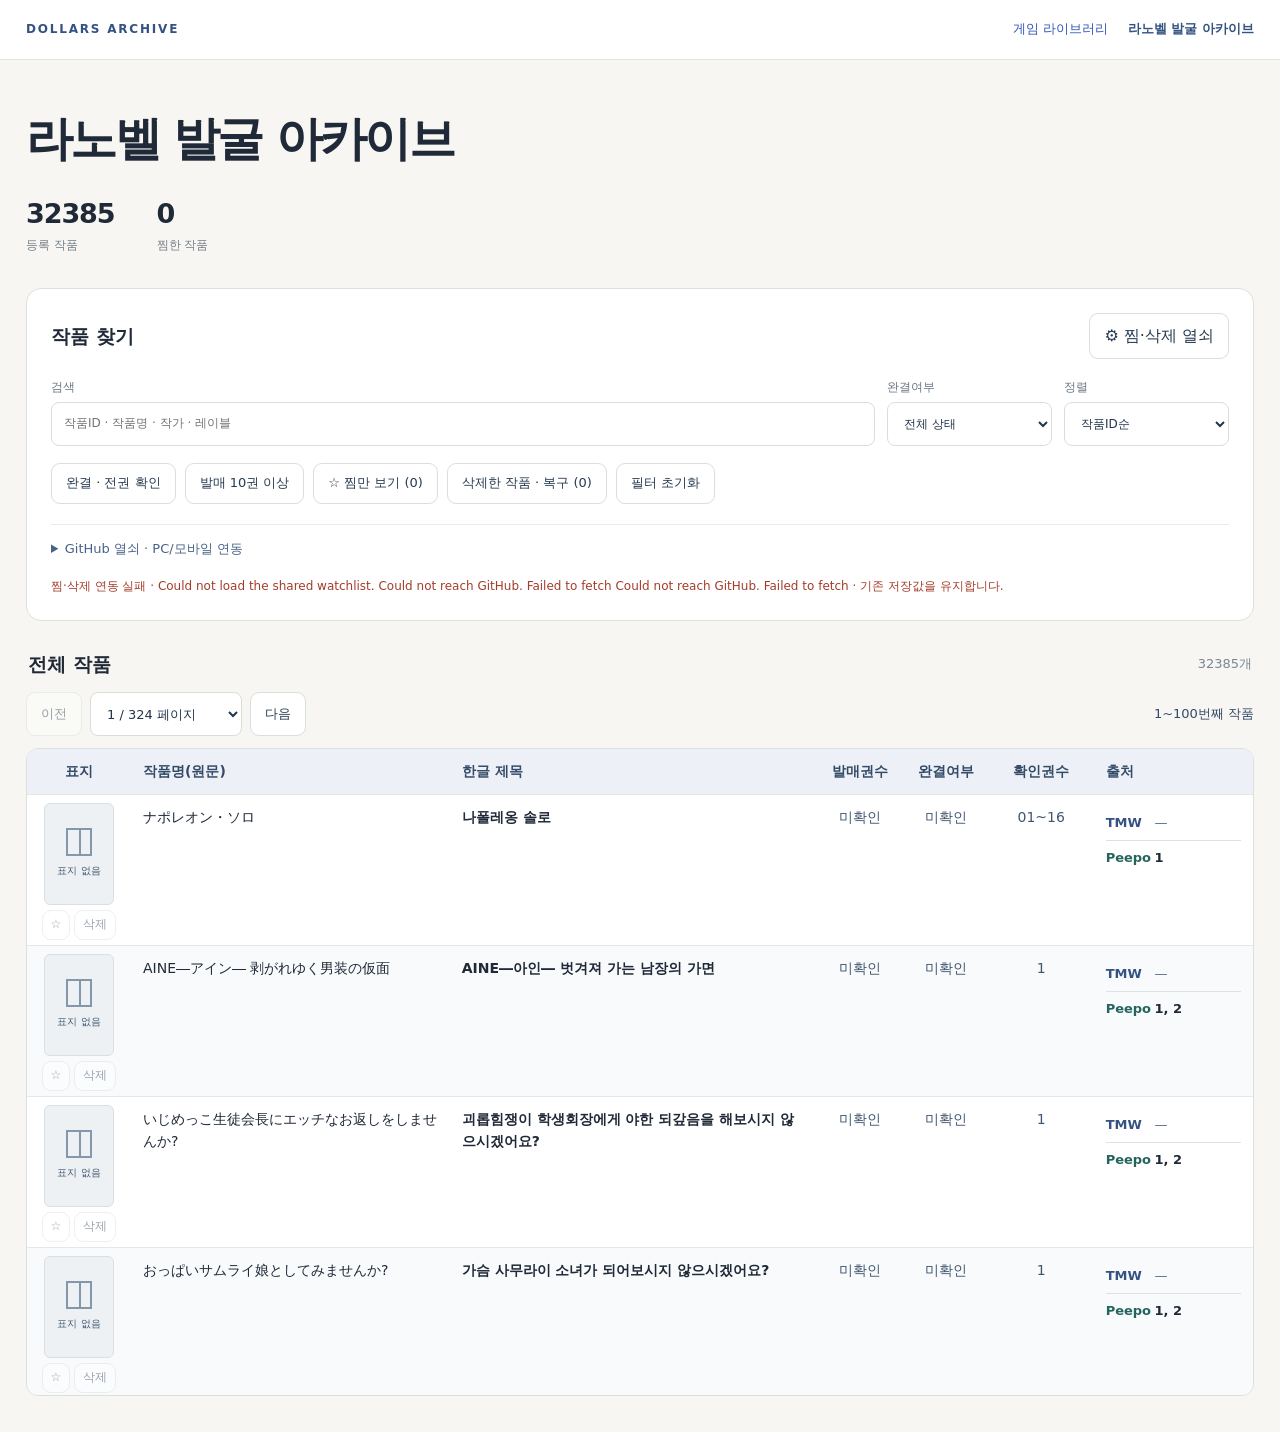
==== docs/index.html @ ab6e5392 "Keep catalogue rows compact" ====
<!doctype html>
<html lang="ko">
<head>
<meta charset="utf-8">
<meta name="viewport" content="width=device-width,initial-scale=1">
<meta name="color-scheme" content="light">
<title>라노벨 발굴 아카이브</title>
<link rel="stylesheet" href="assets/style.css">
<link rel="stylesheet" href="assets/catalog.css?v=compact-catalog-20261128">
<script defer src="assets/review-core.js?v=covers-peepo-20261127"></script>
<script defer src="assets/review-sync.js?v=split-volumes-fix-20261127"></script>
<script defer src="assets/app.js?v=compact-catalog-20261128"></script>
</head>
<body>
<header>
<div class="top"><a class="brand" href="./">DOLLARS ARCHIVE</a><nav aria-label="현재 코너"><a href="https://dollars-archive.github.io/Dollars-Archive/">게임 라이브러리</a><span aria-current="page">라노벨 발굴 아카이브</span></nav></div>
</header>
<main>
<section class="hero">
<h1>라노벨 발굴 아카이브</h1>
<div class="stats" id="stats" aria-live="polite"></div>
</section>
<section class="panel controls" aria-label="작품 찾기">
<div class="control-head"><h2>작품 찾기</h2><button type="button" id="settings-open" class="subtle">⚙ 찜·삭제 열쇠</button></div>
<div class="filters">
<label class="search">검색<input id="search" type="search" placeholder="작품ID · 작품명 · 작가 · 레이블" autocomplete="off"></label>
<label>완결여부<select id="completion"><option value="all">전체 상태</option><option value="completed">완결</option><option value="unfinished">미완결</option><option value="unknown">미확인</option></select></label>
<label>정렬<select id="sort"><option value="id">작품ID순</option><option value="title">제목순</option></select></label>
</div>
<div class="toggles">
<button type="button" id="complete-set-only" aria-pressed="false">완결 · 전권 확인</button>
<button type="button" id="ten-or-more-volumes" aria-pressed="false">발매 10권 이상</button>
<button type="button" id="favorites" aria-pressed="false">☆ 찜만 보기</button>
<button type="button" id="deleted" aria-pressed="false">삭제한 작품 · 복구</button>
<button type="button" id="reset" class="subtle">필터 초기화</button>
</div>
<details id="settings">
<summary>GitHub 열쇠 · PC/모바일 연동</summary>
<p>이 코너의 찜·삭제 목록은 공개 공유 목록에 저장되며 다른 기기에서도 읽을 수 있습니다. 열쇠는 사용하는 브라우저마다 등록합니다.</p>
<p>기존 열쇠의 선택 저장소에 <strong>Light-Novel-Discovery-Archive</strong>를 추가하고 <strong>Contents: Read and write</strong>를 허용하세요.</p>
<div class="token-row"><label>GitHub 열쇠<input id="token" type="password" placeholder="github_pat_…" autocomplete="off" spellcheck="false"></label><button type="button" id="token-save">이 기기에 저장</button><button type="button" id="token-clear" class="subtle">이 코너에서 사용 중지</button><button type="button" id="refresh" class="subtle">찜·삭제 새로고침</button></div>
<p id="token-status" aria-live="polite"></p>
<a href="https://github.com/settings/personal-access-tokens" target="_blank" rel="noopener noreferrer">GitHub 열쇠 권한 설정 ↗</a>
</details>
<p id="notice" class="notice" role="status" aria-live="polite">작품 목록을 불러오는 중…</p>
</section>
<section aria-labelledby="list-title">
<div class="list-head">
<h2 id="list-title">전체 작품</h2>
<div class="catalog-list-meta">
<a id="google-cover-credit" href="https://books.google.com/" target="_blank" rel="noopener noreferrer" aria-label="표지 제공 · Google 도서" hidden><img src="https://books.google.com/googlebooks/images/poweredby.png" width="62" height="30" alt="Powered by Google"></a>
<span id="count" aria-live="polite"></span>
</div>
</div>
<nav id="pagination" class="catalog-pagination" aria-label="작품 목록 페이지" hidden>
<div class="catalog-page-controls">
<button type="button" id="page-prev" aria-controls="results">이전</button>
<select id="page-select" aria-label="페이지 이동" aria-controls="results"></select>
<button type="button" id="page-next" aria-controls="results">다음</button>
</div>
<span id="page-range" aria-live="polite"></span>
</nav>
<div id="catalog-scroll" class="catalog-scroll" role="region" aria-labelledby="list-title" tabindex="0" hidden>
<table class="catalog" aria-labelledby="list-title">
<thead><tr>
<th scope="col">표지</th>
<th scope="col">작품명(원문)</th>
<th scope="col">한글 제목</th>
<th scope="col">발매권수</th>
<th scope="col">완결여부</th>
<th scope="col">확인권수</th>
<th scope="col">출처</th>
</tr></thead>
<tbody id="results"></tbody>
</table>
</div>
<div id="empty" class="panel empty" hidden>
<h3 id="empty-title">등록된 작품이 없어요</h3>
<p id="empty-text">아직 등록된 작품이 없습니다.</p>
</div>
</section>
</main>
<dialog id="cover-dialog" class="catalog-dialog" aria-labelledby="cover-title">
<div class="catalog-dialog-head">
<h2 id="cover-title"></h2>
<form method="dialog"><button type="submit" autofocus>닫기</button></form>
</div>
<img id="cover-preview" referrerpolicy="no-referrer" alt="">
<p id="cover-error" role="status" hidden>표지를 불러오지 못했습니다.</p>
<a id="cover-source" target="_blank" rel="noopener noreferrer">표지 출처 ↗</a>
</dialog>
<dialog id="volumes-dialog" class="catalog-dialog" aria-labelledby="volumes-title">
<div class="catalog-dialog-head">
<h2 id="volumes-title"></h2>
<form method="dialog"><button type="submit" autofocus>닫기</button></form>
</div>
<ul id="volumes-list" aria-label="확인된 권차"></ul>
</dialog>
</body>
</html>
---- docs/assets/style.css ----
*{box-sizing:border-box}
:root{font-family:system-ui,-apple-system,"Segoe UI","Malgun Gothic",sans-serif;color:#1f2937;background:#f7f6f2;line-height:1.6}
body{margin:0}
a{color:#3458b9;text-decoration:none}
a:hover{text-decoration:underline}
button,input,select{font:inherit}
button,a,input,select{touch-action:manipulation}
button{cursor:pointer;background:#fff;border:1px solid #d9dedf;border-radius:9px;padding:9px 14px;color:#273b50}
button:hover{border-color:#446ac2;background:#f2f5ff}
button:disabled{opacity:.45;cursor:wait}
button[aria-pressed="true"]{background:#2f559e;border-color:#2f559e;color:#fff}
.subtle{background:transparent}
button:focus-visible,a:focus-visible,input:focus-visible,select:focus-visible,summary:focus-visible{outline:3px solid #7699eb;outline-offset:3px}

header{background:#fff;border-bottom:1px solid #e3e4de}
.top{max-width:1320px;margin:auto;padding:19px 26px;display:flex;gap:24px;align-items:center;justify-content:space-between}
.brand{font-size:12px;font-weight:750;letter-spacing:.15em;color:#345282}
nav{display:flex;gap:20px;font-size:13px}
nav span[aria-current]{color:#345282;font-weight:600}

main{max-width:1320px;margin:auto;padding:36px 26px}
.eyebrow{font-size:11px;letter-spacing:.17em;color:#727d8b;font-weight:650}
.hero h1{font-size:clamp(29px,4vw,47px);line-height:1.25;letter-spacing:-.055em;margin:14px 0}
.hero>p:not(.eyebrow){font-size:16px;color:#687487;margin:12px 0 24px}
.mobile-break{display:none}
.stats{display:flex;gap:42px;margin:27px 0 32px}
.stat strong{display:block;font-size:27px;line-height:1.3;letter-spacing:-.04em}
.stat span{font-size:12px;color:#78808a}

.panel{background:#fff;border:1px solid #dce0dc;border-radius:15px;padding:24px}
.control-head{display:flex;justify-content:space-between;align-items:center;gap:12px}
.control-head h2,.list-head h2{font-size:19px;margin:0}

.filters{display:flex;gap:12px;align-items:end;flex-wrap:wrap;margin-top:19px}
.filters label,.token-row label{display:flex;flex-direction:column;gap:5px;font-size:12px;color:#6b7785}
.filters .search{flex:1 1 260px;min-width:220px}
.filters label:not(.search){flex:0 1 165px}
.filters select{min-width:0;width:100%}
input,select{border:1px solid #d9dedd;border-radius:8px;padding:10px 12px;color:#24354b;background:#fff;min-height:44px}
input[type=search]{width:100%}

.toggles{display:flex;gap:9px;align-items:center;flex-wrap:wrap;margin-top:17px;font-size:12px}
.toggles button{font-size:13px}
.toggles span{color:#87909b;margin-left:auto}

details#settings{margin-top:20px;border-top:1px solid #e9ece7;padding-top:14px;font-size:13px;color:#667589}
summary{cursor:pointer;color:#486387}
details p{max-width:920px}
.token-row{display:flex;align-items:end;gap:8px;flex-wrap:wrap}
.token-row label{flex:1;min-width:220px;max-width:400px}
.token-row input{width:100%}
.token-row button{font-size:12px}
.notice{font-size:12px;color:#647688;margin:17px 0 0;overflow-wrap:anywhere}
.notice.error{color:#a43c2a}

.list-head{display:flex;justify-content:space-between;align-items:center;margin:28px 2px 13px}
.list-head span{font-size:13px;color:#7a8794}
.results{background:#fff;border:1px solid #dce0dc;border-radius:15px;overflow:hidden}
.results:empty{display:none}

.novel{display:grid;grid-template-columns:112px minmax(0,1fr) auto;gap:22px;padding:26px;border-bottom:1px solid #e4e8e5}
.novel:last-child{border-bottom:0}
.novel-visual{display:flex;flex-direction:column;gap:12px;min-width:0}
.novel-visual>.rating{width:100%}
.cover{aspect-ratio:2/3;display:flex;align-items:center;justify-content:center;background:#f4f5f3;border:1px solid #e4e8e5;border-radius:8px;overflow:hidden}
.cover-image{display:block;width:100%;height:100%;object-fit:contain}
.cover-placeholder{padding:9px;text-align:center;font-size:11px;color:#7a8794;word-break:keep-all}
.rating{display:flex;flex-direction:column;align-items:center;justify-content:center;border-radius:12px;background:#f0f4fc;min-height:95px;color:#2f559e}
.rating strong{font-size:37px;font-weight:750;letter-spacing:-.07em;line-height:1.1}
.rating span{font-size:11px;color:#7d8da7;margin-top:4px}
.rating.unrated strong{font-size:16px;letter-spacing:0}

.novel h3{font-size:21px;margin:0 0 2px;letter-spacing:-.035em}
.byline{font-size:12px;color:#788494;overflow-wrap:anywhere}
.oceanofpdf-search{display:flex;align-items:center;flex-wrap:wrap;gap:4px 8px;margin-top:8px;font-size:12px}
.oceanofpdf-search a{min-width:0;overflow-wrap:anywhere;text-decoration:underline}
.oceanofpdf-count{color:#53657a;white-space:nowrap}
.oceanofpdf-search button{padding:2px 8px;font-size:12px}
.badges{display:flex;gap:6px;flex-wrap:wrap;margin:11px 0}
.badge{font-size:11px;border-radius:5px;padding:3px 8px;background:#f0f2f3;color:#617183}

.facts{display:flex;flex-direction:column;gap:7px;margin:12px 0}
.fact{display:flex;align-items:center;flex-wrap:wrap;gap:6px 8px;font-size:12px;color:#667586}
.fact-label{min-width:56px;font-size:11px;font-weight:650;color:#7c8796}
.fact-date{font-size:11px;color:#96a0aa}
.status{font-size:11px;border-radius:20px;padding:2px 8px;background:#f0f2f3;color:#617183;font-weight:600}
.status.licensed{background:#eaf5ee;color:#2f7052}
.status.unlicensed{background:#fbefec;color:#95523f}
.status.completed{background:#edf2fc;color:#3458a0}
.status.ongoing{background:#fdf4e3;color:#8a6420}
.status.hiatus{background:#f7ecec;color:#995050}
.status.unknown{background:#f0f2f3;color:#6f7a86}

.summary{font-size:14px;margin:13px 0;color:#526174;white-space:pre-line;overflow-wrap:anywhere}
.summary-label{display:inline-block;margin-right:6px;padding:1px 5px;border:1px solid #e2e6e3;border-radius:4px;font-size:10px;font-weight:650;letter-spacing:.04em;color:#8a94a1;vertical-align:1px}

.actions{display:flex;gap:6px;align-items:start}
.actions button{font-size:13px;padding:8px 10px}
.actions .star[aria-pressed=true]{background:#fff3ce;border-color:#edda98;color:#816213}
.detail{font-size:13px}
.detail summary{font-size:12px}
.pros-cons{display:grid;grid-template-columns:1fr 1fr;gap:20px;margin-top:15px}
.pros-cons h4{margin:0 0 6px;font-size:12px}
.pros-cons ul{margin:0;padding-left:19px;color:#5e6d7e}
.pros-cons li{margin:6px 0;overflow-wrap:anywhere}
.pros h4{color:#337e69}
.cons h4{color:#9d624e}
.meta{font-size:11px;color:#8b96a2;margin-top:15px}
.sources{display:flex;gap:14px;flex-wrap:wrap;margin:12px 0;font-size:12px}

.empty{text-align:center;padding:48px 20px}
.empty-icon{font-size:37px;color:#a7b7cf}
.empty h2{font-size:20px;margin:13px 0}
.empty p{color:#7a8795;font-size:14px}
footer{font-size:11px;color:#8f98a3;margin:30px 2px}
[hidden]{display:none!important}

@media(max-width:760px){
  .top{padding:15px 18px;align-items:flex-start;flex-direction:column;gap:9px}
  nav{font-size:12px;gap:17px}
  main{padding:25px 16px}
  .hero h1{font-size:32px}
  .mobile-break{display:block}
  .stats{gap:30px}
  .stat strong{font-size:24px}
  .panel{padding:17px}
  .filters{gap:10px}
  .filters .search{flex-basis:100%}
  .filters label:not(.search){flex:1 1 140px}
  .toggles span{flex-basis:100%;margin:4px 0 0}
  .novel{grid-template-columns:76px minmax(0,1fr);gap:13px;padding:19px 15px}
  .novel-visual{gap:9px}
  .cover-placeholder{font-size:10px;padding:6px}
  .rating{min-height:75px}
  .rating strong{font-size:29px}
  .novel h3{font-size:18px}
  .novel-content{grid-column:2;grid-row:1}
  .actions{grid-column:2;grid-row:2}
  .pros-cons{grid-template-columns:1fr;gap:10px}
  .summary{font-size:13px}
  .byline{font-size:11px}
  .token-row button{flex:1;white-space:nowrap}
  .token-row label{max-width:none;flex-basis:100%}
  .control-head h2{font-size:18px}
  #settings-open{font-size:12px;padding:7px 9px}
  .empty{padding:32px 14px}
}

.novel {grid-template-columns:112px minmax(0,1fr); position:relative}
.novel-content h3 {padding-right:120px}
.novel .actions {position:absolute;right:22px;top:24px}
.novel-columns {display:grid;grid-template-columns:minmax(200px,2fr) repeat(6,minmax(85px,1fr));gap:20px;margin:25px 0 18px;align-items:start}
.novel-columns p {margin:8px 0 0;font-size:13px;white-space:pre-line;overflow-wrap:anywhere}
.novel-columns small {display:block;color:#7c8796;font-size:11px;margin-top:5px}
.novel-columns .status {display:inline-block}
@media(max-width:1100px) {.novel-columns{grid-template-columns:repeat(3,minmax(0,1fr))}.story-column{grid-column:1/-1}}
@media(max-width:760px) {.novel{grid-template-columns:76px minmax(0,1fr)}.novel .actions{position:static;grid-column:2}.novel-content h3{padding-right:0}.novel-columns{grid-template-columns:repeat(2,minmax(0,1fr));gap:15px;margin-top:16px}.novel-columns p{font-size:12px}}

.volume-column {min-width:0;padding:10px 12px;background:#f6f8fb;border:1px solid #e5eaf0;border-radius:8px}
.volume-column p {margin-top:5px}
---- docs/assets/catalog.css ----
.catalog-pagination {
  align-items: center;
  justify-content: space-between;
  flex-wrap: wrap;
  gap: 8px 14px;
  margin-bottom: 12px;
  color: #344b68;
}

.catalog-page-controls {
  display: flex;
  align-items: center;
  gap: 8px;
}

.catalog-pagination button {
  min-height: 44px;
}

.catalog-pagination button:disabled {
  cursor: default;
}

.catalog-pagination select {
  width: auto;
}

.catalog-scroll {
  max-height: min(72vh, 54rem);
  background: #fff;
  border: 1px solid #dce0dc;
  border-radius: 12px;
  overflow: auto;
}

.catalog-scroll:focus-visible {
  outline: 3px solid #7699eb;
  outline-offset: 3px;
}

.catalog {
  width: 100%;
  min-width: 960px;
  border-spacing: 0;
  font-size: 14px;
}

.catalog th,
.catalog td {
  padding: 11px 12px;
  text-align: left;
  vertical-align: top;
  border-bottom: 1px solid #e4e8e5;
}

.catalog thead th {
  position: sticky;
  top: 0;
  z-index: 1;
  background: #edf1f7;
  color: #344b68;
  white-space: nowrap;
}

.catalog .catalog-visual,
.catalog thead th:first-child {
  width: 104px;
  text-align: center;
}

.catalog .catalog-visual {
  padding: 8px 10px 5px;
}

.catalog-original,
.catalog-title {
  overflow-wrap: anywhere;
  font-weight: 400;
}

.catalog .catalog-original {
  width: 26%;
}

.catalog .catalog-title {
  width: 30%;
  font-weight: 700;
}

.catalog thead th:nth-child(n+4):nth-child(-n+6),
.catalog .catalog-fact {
  text-align: center;
}

.catalog-fact {
  color: #415770;
  white-space: nowrap;
  font-variant-numeric: tabular-nums;
}

.catalog .catalog-confirmed {
  min-width: 7em;
}

.catalog .catalog-volume-button {
  min-height: 30px;
  padding: 3px 9px;
  color: #345282;
  font: inherit;
  font-weight: 650;
}

.catalog-sources {
  width: 13%;
  min-width: 108px;
}

.catalog-source {
  display: grid;
  grid-template-columns: 3.3em minmax(0, 1fr);
  gap: 6px;
  align-items: baseline;
  padding: 7px 0;
  font-size: 13px;
  font-weight: 650;
  font-variant-numeric: tabular-nums;
}

.catalog-source + .catalog-source {
  border-top: 1px solid #dae2e8;
}

.source-tmw > :first-child { color: #345282; }
.source-peepo > :first-child { color: #24655e; }
.catalog-source .source-empty { color: #526981; font-weight: 400; }

.catalog tr:last-child td,
.catalog tbody tr:last-child th {
  border-bottom: 0;
}

.catalog tbody tr:nth-child(even) {
  background: #f8fafc;
}

.catalog .actions {
  justify-content: center;
  gap: 4px;
  margin-top: 5px;
}

.catalog .actions button {
  padding: 3px 8px;
  min-height: 30px;
  font-size: 12px;
}

.catalog-cover-button,
.catalog-cover-placeholder {
  display: flex;
  width: 70px;
  height: 102px;
  align-items: center;
  justify-content: center;
  margin: 0 auto;
  padding: 0;
  border: 1px solid #d8e0e5;
  border-radius: 6px;
  background: #edf1f4;
}

.catalog-cover-button {
  cursor: zoom-in;
}

.catalog-cover-button img {
  display: block;
  width: 100%;
  height: 100%;
  border-radius: 5px;
  object-fit: contain;
}

.catalog-cover-button:not([hidden]) + .catalog-cover-placeholder {
  display: none;
}

.catalog-list-meta {
  display: flex;
  align-items: center;
  gap: 10px;
}

#google-cover-credit img {
  display: block;
}

.catalog-cover-placeholder {
  flex-direction: column;
  gap: 7px;
  color: #435a72;
  font-size: 10px;
}

.book-icon {
  position: relative;
  width: 26px;
  height: 28px;
  border: 2px solid #8498ad;
}

.book-icon::after {
  position: absolute;
  inset: 0 0 0 50%;
  border-left: 2px solid #8498ad;
  content: '';
}

.catalog-dialog {
  width: min(92vw, 580px);
  max-height: 92dvh;
  padding: 16px;
  overflow: auto;
  border: 1px solid #d8e0e5;
  border-radius: 12px;
  color: #1f2937;
}

.catalog-dialog::backdrop {
  background: rgb(18 28 43 / 69%);
}

.catalog-dialog-head {
  display: flex;
  justify-content: space-between;
  align-items: flex-start;
  gap: 12px;
}

.catalog-dialog-head h2 {
  margin: 0;
  overflow-wrap: anywhere;
  font-size: 17px;
}

#volumes-list {
  display: flex;
  flex-wrap: wrap;
  gap: 8px;
  margin: 14px 0 0;
  padding: 0;
  list-style: none;
  font-variant-numeric: tabular-nums;
}

#volumes-list li {
  padding: 3px 9px;
  border-radius: 6px;
  background: #edf1f7;
  overflow-wrap: anywhere;
}

#cover-preview {
  display: block;
  max-width: 100%;
  max-height: 68dvh;
  margin: 12px auto;
  object-fit: contain;
}

#cover-source {
  display: inline-block;
  font-size: 13px;
}

@media (max-width: 760px) {
  .catalog th,
  .catalog td {
    padding: 9px 10px;
  }
}
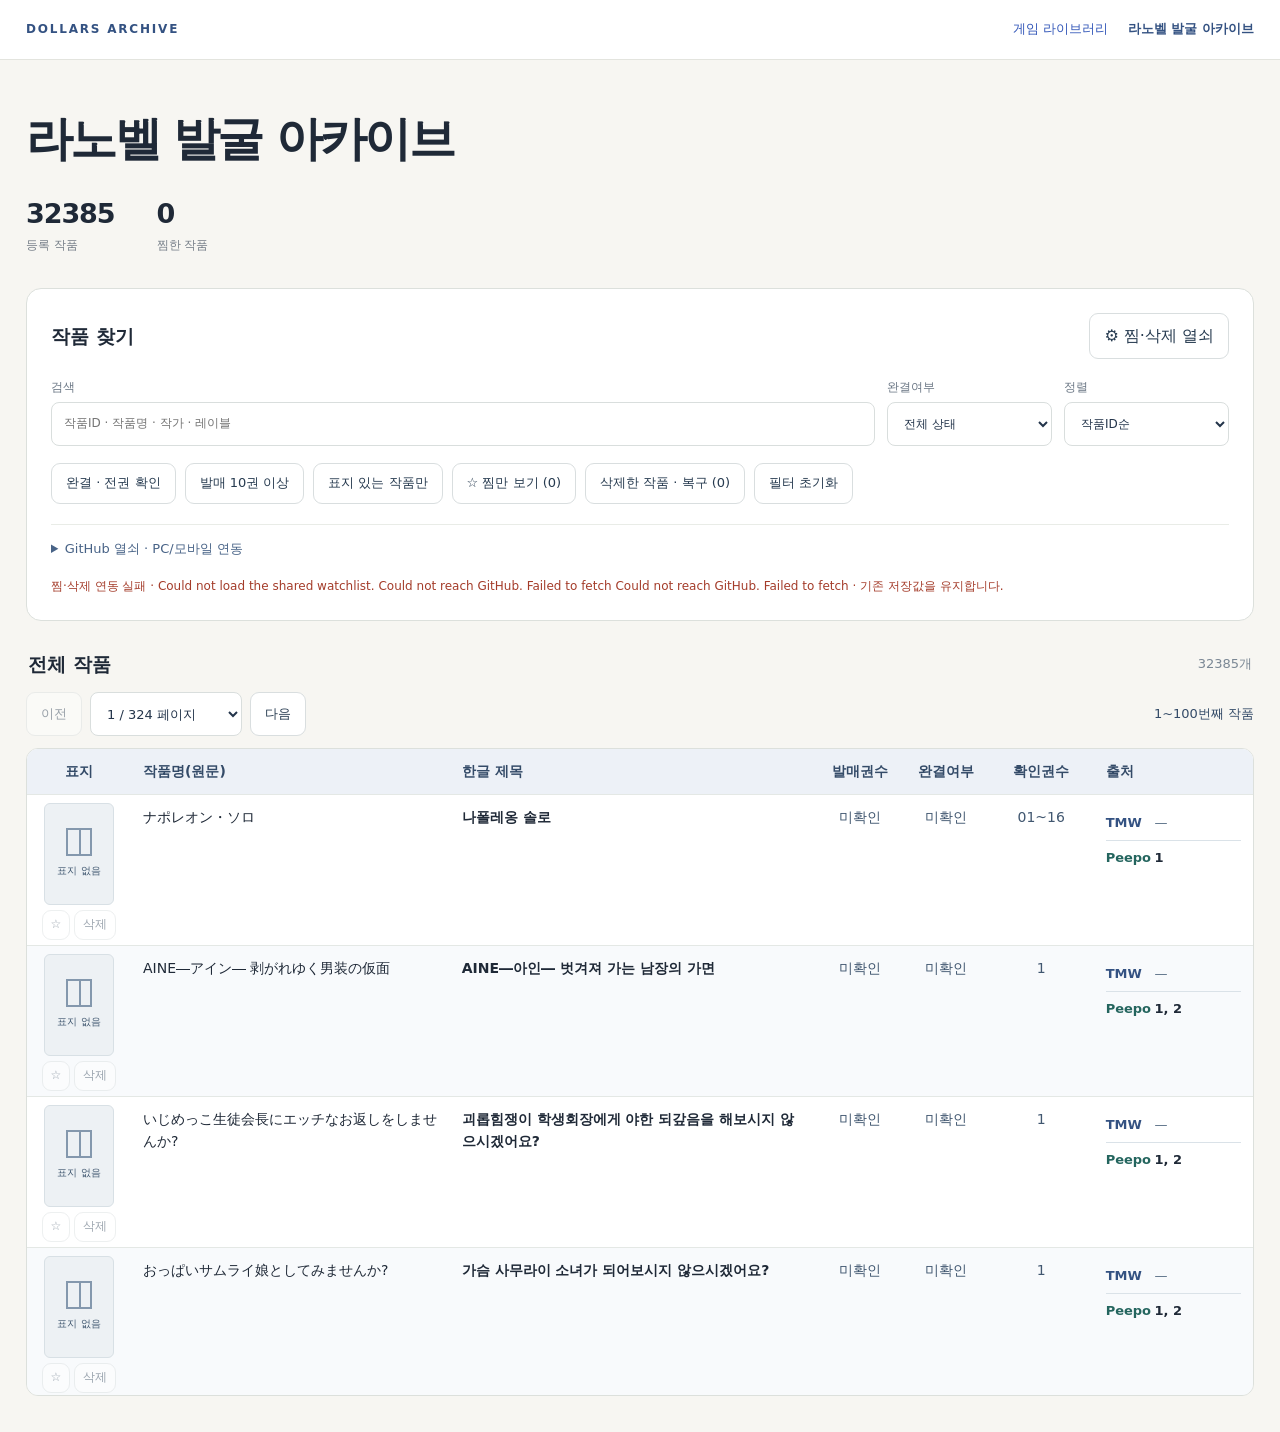
==== commit 7bbb39a8: "Add cover-only catalogue filter" ====
--- a/docs/index.html
+++ b/docs/index.html
@@ -6,10 +6,10 @@
 <meta name="color-scheme" content="light">
 <title>라노벨 발굴 아카이브</title>
 <link rel="stylesheet" href="assets/style.css">
-<link rel="stylesheet" href="assets/catalog.css?v=compact-catalog-20261128">
-<script defer src="assets/review-core.js?v=covers-peepo-20261127"></script>
+<link rel="stylesheet" href="assets/catalog.css?v=cover-source-dialog-20261128">
+<script defer src="assets/review-core.js?v=cover-filter-20261128"></script>
 <script defer src="assets/review-sync.js?v=split-volumes-fix-20261127"></script>
-<script defer src="assets/app.js?v=compact-catalog-20261128"></script>
+<script defer src="assets/app.js?v=cover-filter-20261128"></script>
 </head>
 <body>
 <header>
@@ -30,6 +30,7 @@
 <div class="toggles">
 <button type="button" id="complete-set-only" aria-pressed="false">완결 · 전권 확인</button>
 <button type="button" id="ten-or-more-volumes" aria-pressed="false">발매 10권 이상</button>
+<button type="button" id="cover-only" aria-pressed="false">표지 있는 작품만</button>
 <button type="button" id="favorites" aria-pressed="false">☆ 찜만 보기</button>
 <button type="button" id="deleted" aria-pressed="false">삭제한 작품 · 복구</button>
 <button type="button" id="reset" class="subtle">필터 초기화</button>
@@ -45,13 +46,7 @@
 <p id="notice" class="notice" role="status" aria-live="polite">작품 목록을 불러오는 중…</p>
 </section>
 <section aria-labelledby="list-title">
-<div class="list-head">
-<h2 id="list-title">전체 작품</h2>
-<div class="catalog-list-meta">
-<a id="google-cover-credit" href="https://books.google.com/" target="_blank" rel="noopener noreferrer" aria-label="표지 제공 · Google 도서" hidden><img src="https://books.google.com/googlebooks/images/poweredby.png" width="62" height="30" alt="Powered by Google"></a>
-<span id="count" aria-live="polite"></span>
-</div>
-</div>
+<div class="list-head"><h2 id="list-title">전체 작품</h2><span id="count" aria-live="polite"></span></div>
 <nav id="pagination" class="catalog-pagination" aria-label="작품 목록 페이지" hidden>
 <div class="catalog-page-controls">
 <button type="button" id="page-prev" aria-controls="results">이전</button>
--- a/docs/assets/catalog.css
+++ b/docs/assets/catalog.css
@@ -185,16 +185,6 @@
   display: none;
 }
 
-.catalog-list-meta {
-  display: flex;
-  align-items: center;
-  gap: 10px;
-}
-
-#google-cover-credit img {
-  display: block;
-}
-
 .catalog-cover-placeholder {
   flex-direction: column;
   gap: 7px;
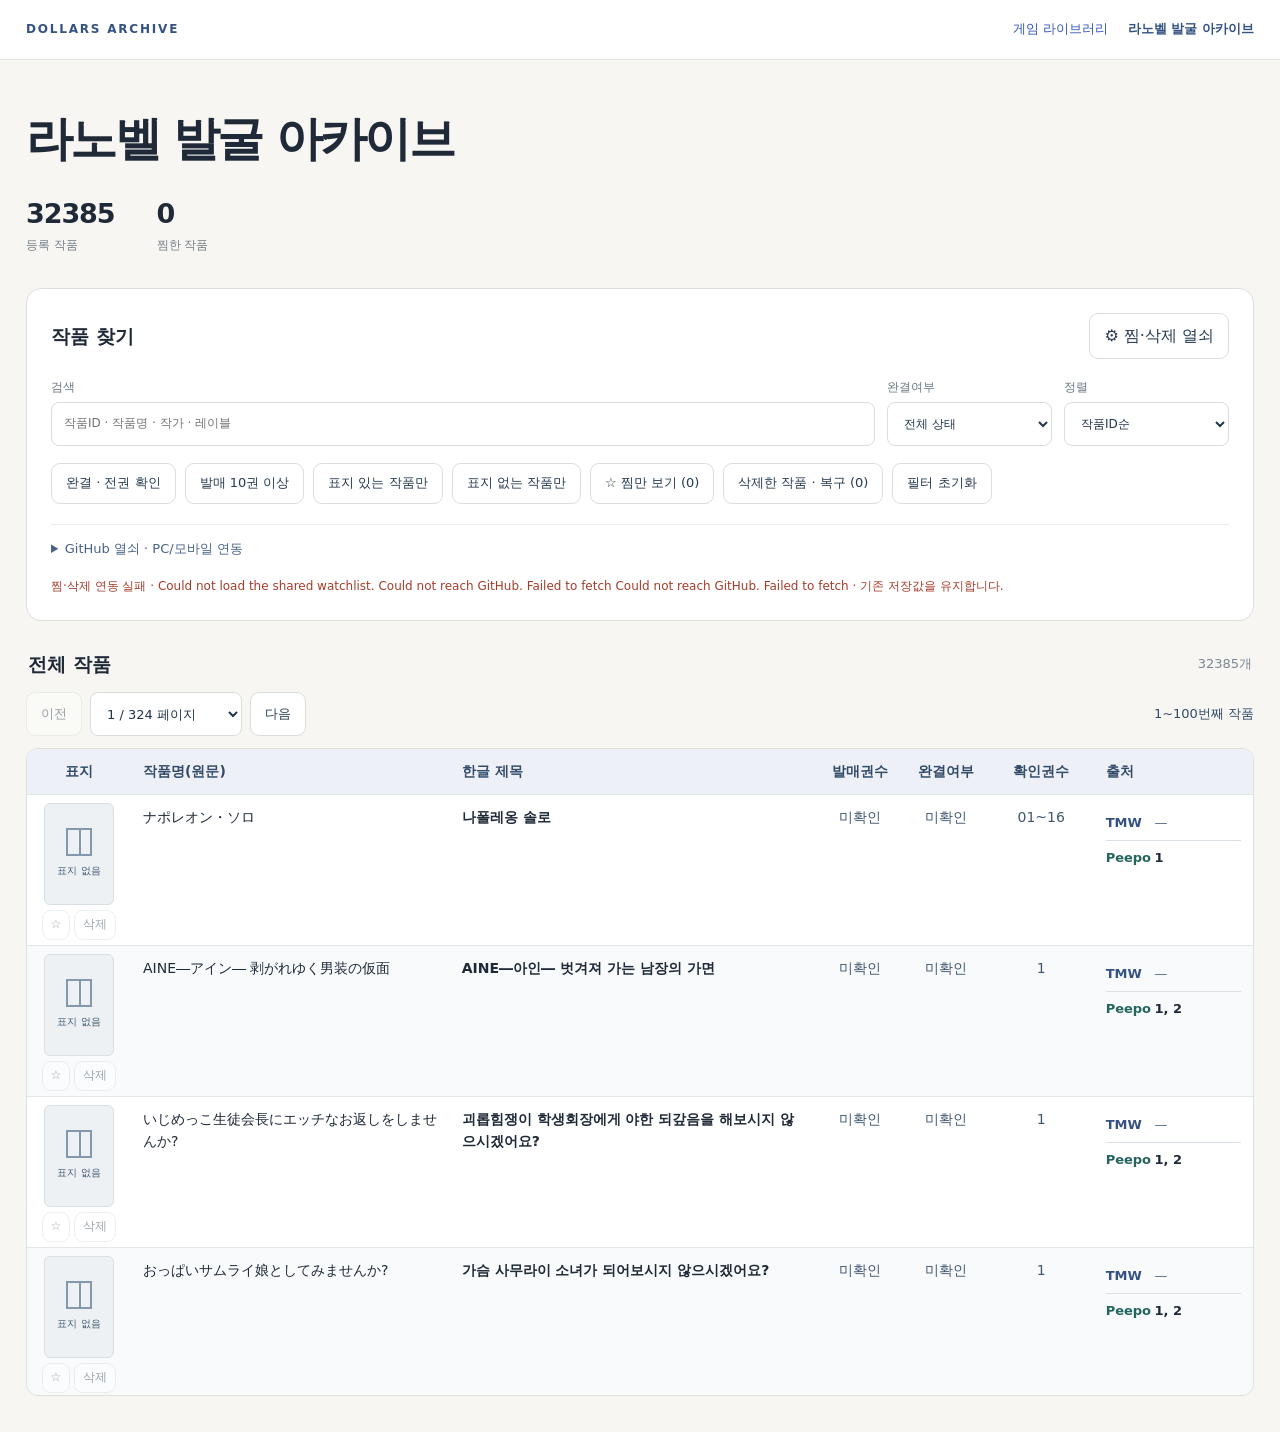
==== commit e8a9f674: "Add filter for works without covers" ====
--- a/docs/index.html
+++ b/docs/index.html
@@ -7,9 +7,9 @@
 <title>라노벨 발굴 아카이브</title>
 <link rel="stylesheet" href="assets/style.css">
 <link rel="stylesheet" href="assets/catalog.css?v=cover-source-dialog-20261128">
-<script defer src="assets/review-core.js?v=cover-filter-20261128"></script>
+<script defer src="assets/review-core.js?v=cover-filters-20261128"></script>
 <script defer src="assets/review-sync.js?v=split-volumes-fix-20261127"></script>
-<script defer src="assets/app.js?v=cover-filter-20261128"></script>
+<script defer src="assets/app.js?v=cover-filters-20261128"></script>
 </head>
 <body>
 <header>
@@ -31,6 +31,7 @@
 <button type="button" id="complete-set-only" aria-pressed="false">완결 · 전권 확인</button>
 <button type="button" id="ten-or-more-volumes" aria-pressed="false">발매 10권 이상</button>
 <button type="button" id="cover-only" aria-pressed="false">표지 있는 작품만</button>
+<button type="button" id="missing-cover-only" aria-pressed="false">표지 없는 작품만</button>
 <button type="button" id="favorites" aria-pressed="false">☆ 찜만 보기</button>
 <button type="button" id="deleted" aria-pressed="false">삭제한 작품 · 복구</button>
 <button type="button" id="reset" class="subtle">필터 초기화</button>
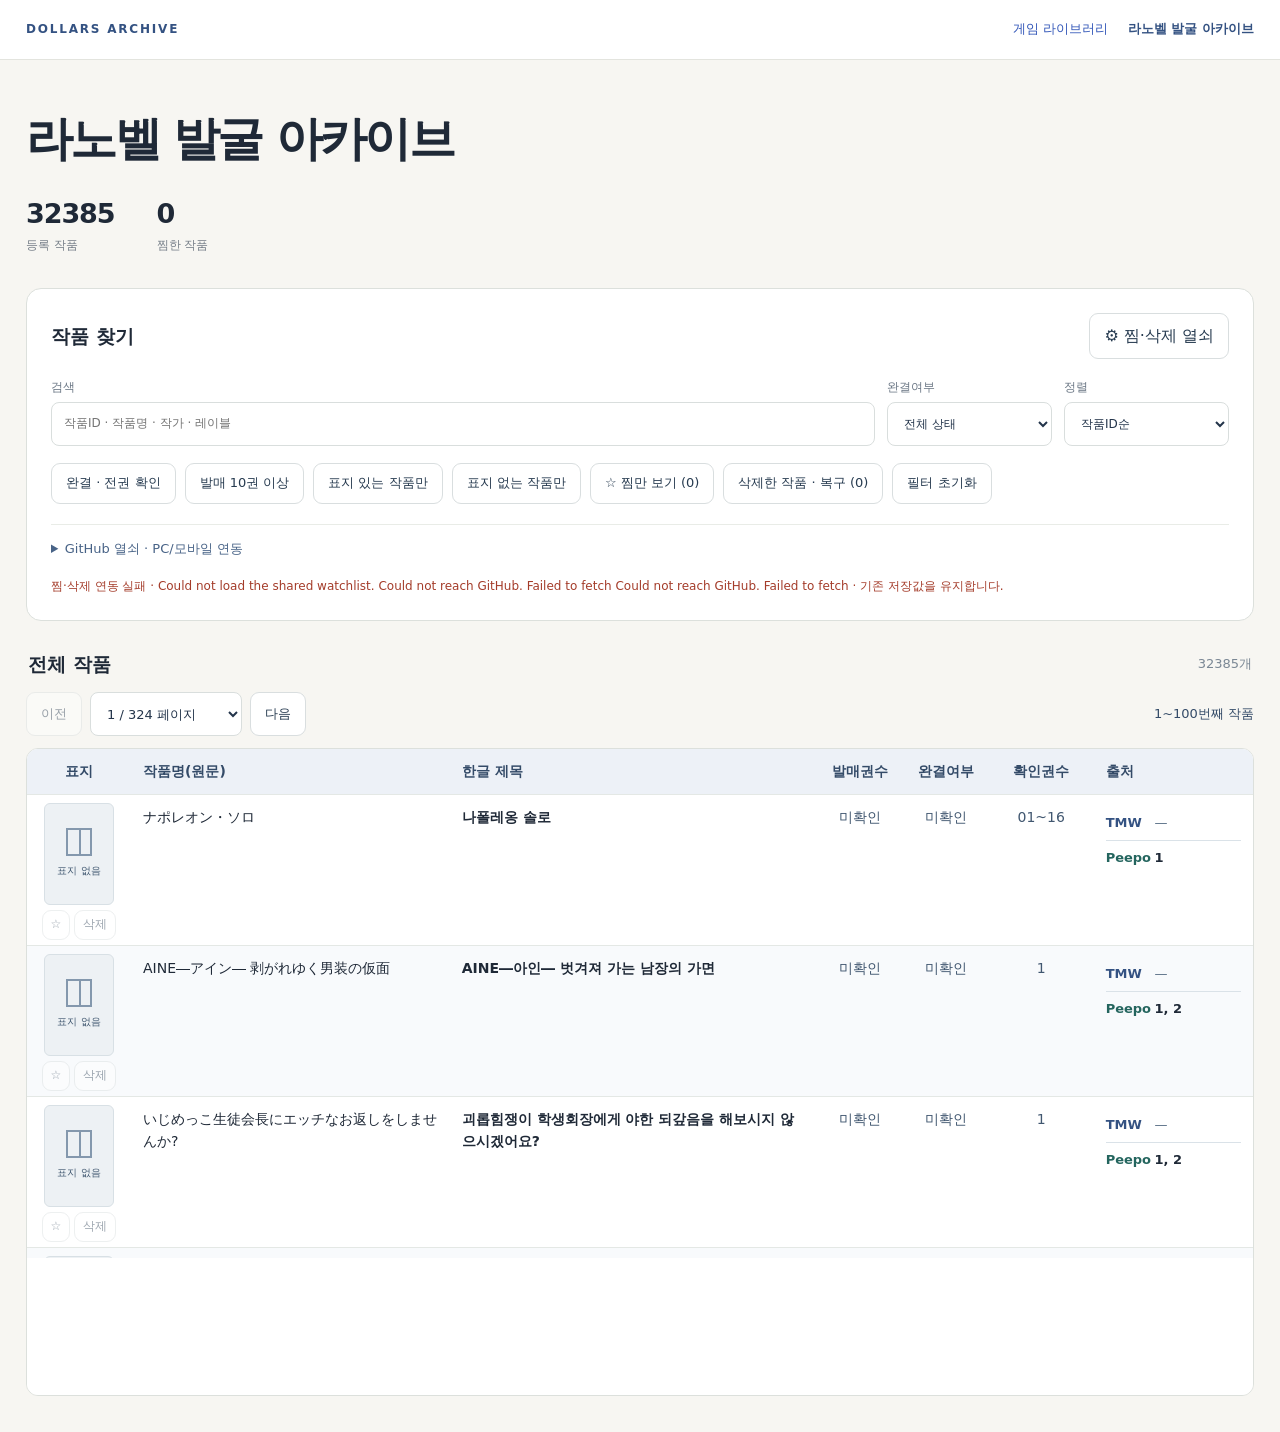
==== commit 5dae561a: "Show actionable watchlist save errors" ====
--- a/docs/index.html
+++ b/docs/index.html
@@ -6,10 +6,10 @@
 <meta name="color-scheme" content="light">
 <title>라노벨 발굴 아카이브</title>
 <link rel="stylesheet" href="assets/style.css">
-<link rel="stylesheet" href="assets/catalog.css?v=cover-source-dialog-20261128">
-<script defer src="assets/review-core.js?v=cover-filters-20261128"></script>
-<script defer src="assets/review-sync.js?v=split-volumes-fix-20261127"></script>
-<script defer src="assets/app.js?v=cover-filters-20261128"></script>
+<link rel="stylesheet" href="assets/catalog.css?v=rating-lines-20261128">
+<script defer src="assets/review-core.js?v=rating-lines-20261128"></script>
+<script defer src="assets/review-sync.js?v=watchlist-errors-20261128"></script>
+<script defer src="assets/app.js?v=watchlist-errors-20261128"></script>
 </head>
 <body>
 <header>
@@ -25,7 +25,7 @@
 <div class="filters">
 <label class="search">검색<input id="search" type="search" placeholder="작품ID · 작품명 · 작가 · 레이블" autocomplete="off"></label>
 <label>완결여부<select id="completion"><option value="all">전체 상태</option><option value="completed">완결</option><option value="unfinished">미완결</option><option value="unknown">미확인</option></select></label>
-<label>정렬<select id="sort"><option value="id">작품ID순</option><option value="title">제목순</option></select></label>
+<label>정렬<select id="sort"><option value="id">작품ID순</option><option value="title">제목순</option><option value="score-desc">평점 높은 순</option></select></label>
 </div>
 <div class="toggles">
 <button type="button" id="complete-set-only" aria-pressed="false">완결 · 전권 확인</button>
@@ -39,7 +39,7 @@
 <details id="settings">
 <summary>GitHub 열쇠 · PC/모바일 연동</summary>
 <p>이 코너의 찜·삭제 목록은 공개 공유 목록에 저장되며 다른 기기에서도 읽을 수 있습니다. 열쇠는 사용하는 브라우저마다 등록합니다.</p>
-<p>기존 열쇠의 선택 저장소에 <strong>Light-Novel-Discovery-Archive</strong>를 추가하고 <strong>Contents: Read and write</strong>를 허용하세요.</p>
+<p>GitHub 열쇠 설정에서 리소스 소유자는 <strong>Dollars-Archive</strong>, 저장소는 <strong>Light-Novel-Discovery-Archive</strong>, 권한은 <strong>Contents: Read and write</strong>로 설정하세요.</p>
 <div class="token-row"><label>GitHub 열쇠<input id="token" type="password" placeholder="github_pat_…" autocomplete="off" spellcheck="false"></label><button type="button" id="token-save">이 기기에 저장</button><button type="button" id="token-clear" class="subtle">이 코너에서 사용 중지</button><button type="button" id="refresh" class="subtle">찜·삭제 새로고침</button></div>
 <p id="token-status" aria-live="polite"></p>
 <a href="https://github.com/settings/personal-access-tokens" target="_blank" rel="noopener noreferrer">GitHub 열쇠 권한 설정 ↗</a>
--- a/docs/assets/catalog.css
+++ b/docs/assets/catalog.css
@@ -85,6 +85,27 @@
 .catalog .catalog-title {
   width: 30%;
   font-weight: 700;
+}
+
+.catalog .has-rating {
+  position: relative;
+  padding-bottom: 34px;
+}
+
+.catalog-rating {
+  position: absolute;
+  bottom: 9px;
+  left: 12px;
+  color: #345282;
+  font-size: 13px;
+  font-weight: 650;
+  font-variant-numeric: tabular-nums;
+  white-space: nowrap;
+}
+
+.catalog-rating-original {
+  color: #415770;
+  font-weight: 400;
 }
 
 .catalog thead th:nth-child(n+4):nth-child(-n+6),
@@ -268,4 +289,8 @@
   .catalog td {
     padding: 9px 10px;
   }
-}
+
+  .catalog-rating {
+    left: 10px;
+  }
+}
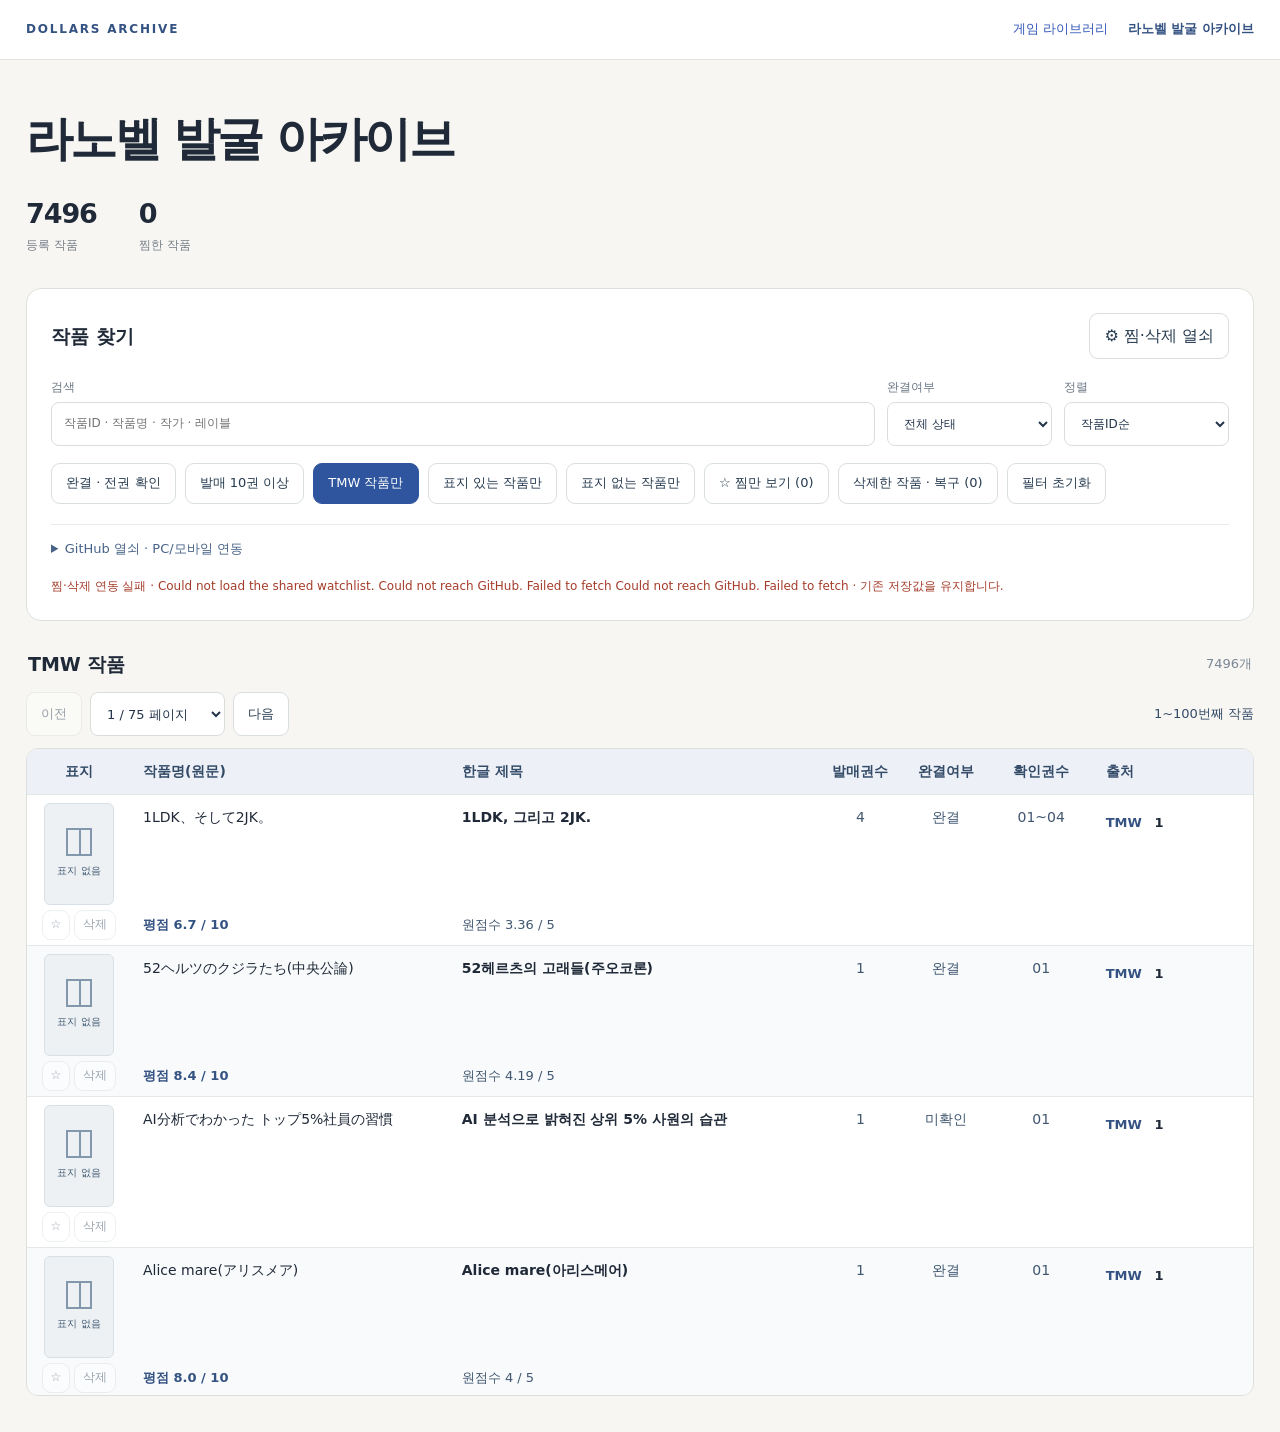
==== commit 0e432939: "Show TMW works by default with source toggle" ====
--- a/docs/index.html
+++ b/docs/index.html
@@ -9,7 +9,7 @@
 <link rel="stylesheet" href="assets/catalog.css?v=rating-lines-20261128">
 <script defer src="assets/review-core.js?v=rating-lines-20261128"></script>
 <script defer src="assets/review-sync.js?v=watchlist-errors-20261128"></script>
-<script defer src="assets/app.js?v=watchlist-errors-20261128"></script>
+<script defer src="assets/app.js?v=tmw-source-filter-20261128"></script>
 </head>
 <body>
 <header>
@@ -30,6 +30,7 @@
 <div class="toggles">
 <button type="button" id="complete-set-only" aria-pressed="false">완결 · 전권 확인</button>
 <button type="button" id="ten-or-more-volumes" aria-pressed="false">발매 10권 이상</button>
+<button type="button" id="tmw-only" aria-pressed="true">TMW 작품만</button>
 <button type="button" id="cover-only" aria-pressed="false">표지 있는 작품만</button>
 <button type="button" id="missing-cover-only" aria-pressed="false">표지 없는 작품만</button>
 <button type="button" id="favorites" aria-pressed="false">☆ 찜만 보기</button>
